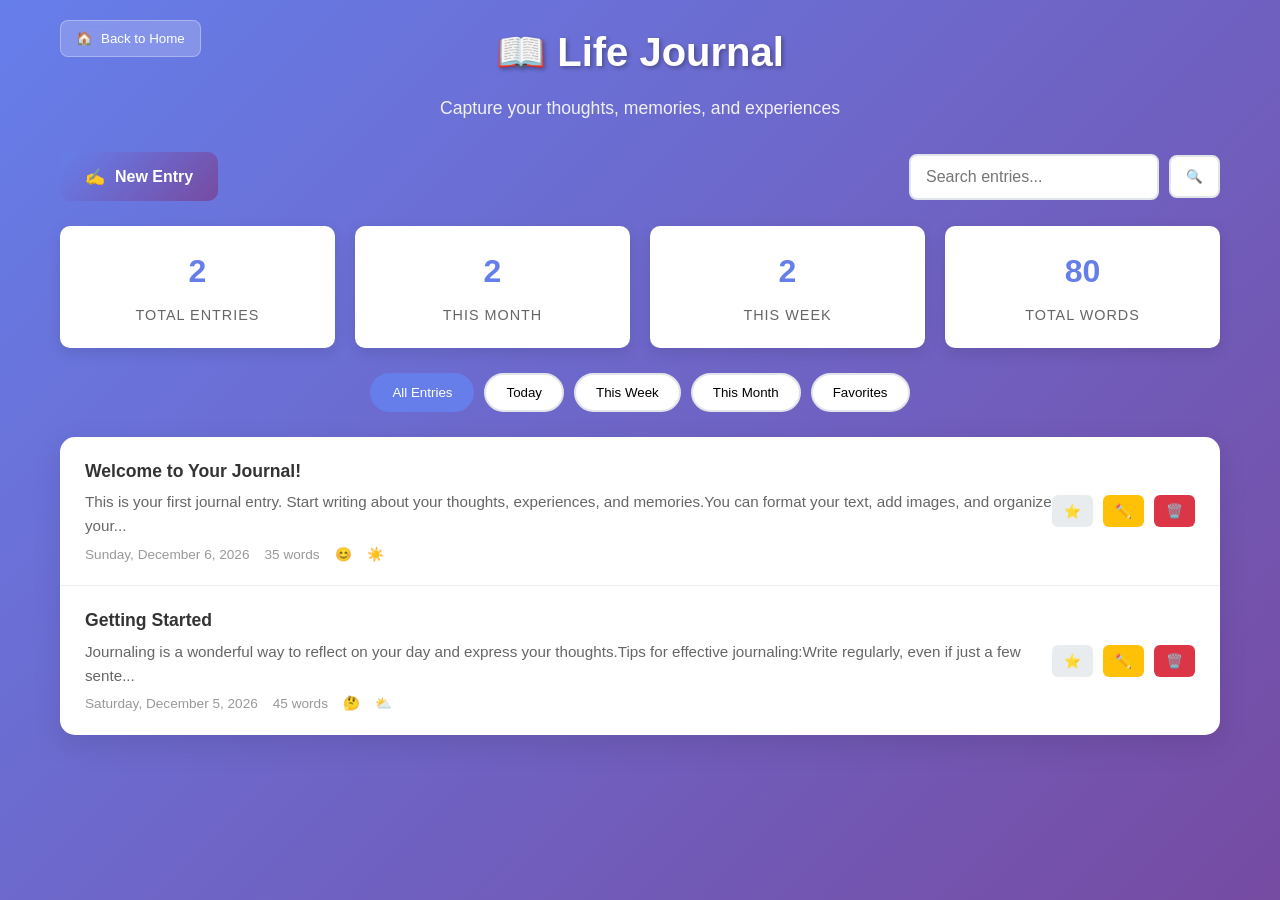
==== journal.html @ 82eb1f70 "Added files for the project" ====
<!DOCTYPE html>
<html lang="en">
<head>
    <meta charset="UTF-8">
    <meta name="viewport" content="width=device-width, initial-scale=1.0">
    <title>Life Journal</title>
    <link rel="stylesheet" href="journalstyles.css">
</head>
<body>
    <div class="container">
        <header>
            <div class="header-nav">
                <button class="back-home-btn" onclick="window.location.href='home.html'">
                    <span class="btn-icon">🏠</span>
                    Back to Home
                </button>
            </div>
            <h1>📖 Life Journal</h1>
            <p>Capture your thoughts, memories, and experiences</p>
        </header>
        
        <div class="journal-controls">
            <button id="newEntryBtn" class="new-entry-btn">
                <span class="btn-icon">✍️</span>
                New Entry
            </button>
            <div class="search-section">
                <input type="text" id="searchInput" placeholder="Search entries..." maxlength="50">
                <button id="searchBtn" class="search-btn">🔍</button>
            </div>
        </div>
        
        <div class="journal-stats">
            <div class="stat-item">
                <span class="stat-number" id="totalEntries">0</span>
                <span class="stat-label">Total Entries</span>
            </div>
            <div class="stat-item">
                <span class="stat-number" id="thisMonth">0</span>
                <span class="stat-label">This Month</span>
            </div>
            <div class="stat-item">
                <span class="stat-number" id="thisWeek">0</span>
                <span class="stat-label">This Week</span>
            </div>
            <div class="stat-item">
                <span class="stat-number" id="totalWords">0</span>
                <span class="stat-label">Total Words</span>
            </div>
        </div>
        
        <div class="filter-section">
            <button class="filter-btn active" data-filter="all">All Entries</button>
            <button class="filter-btn" data-filter="today">Today</button>
            <button class="filter-btn" data-filter="week">This Week</button>
            <button class="filter-btn" data-filter="month">This Month</button>
            <button class="filter-btn" data-filter="favorites">Favorites</button>
        </div>
        
        <div class="journal-entries">
            <div id="entriesList" class="entries-list">
                <!-- Journal entries will be dynamically added here -->
            </div>
            
            <div id="emptyState" class="empty-state">
                <div class="empty-icon">📝</div>
                <h3>No journal entries yet</h3>
                <p>Start your journaling journey by creating your first entry!</p>
                <button class="start-journal-btn" onclick="window.location.href='journaleditor.html'">
                    <span class="btn-icon">✍️</span>
                    Start Writing
                </button>
            </div>
        </div>
    </div>
    
    <!-- Entry Preview Modal -->
    <div id="previewModal" class="modal">
        <div class="modal-content">
            <span class="close">&times;</span>
            <div id="modalContent">
                <!-- Modal content will be dynamically added here -->
            </div>
        </div>
    </div>
    
    <!-- Delete Confirmation Modal -->
    <div id="deleteModal" class="modal">
        <div class="modal-content small">
            <h3>Delete Entry</h3>
            <p>Are you sure you want to delete this journal entry? This action cannot be undone.</p>
            <div class="modal-actions">
                <button id="confirmDelete" class="btn-danger">Delete</button>
                <button id="cancelDelete" class="btn-secondary">Cancel</button>
            </div>
        </div>
    </div>
    
    <script src="journalscript.js"></script>
</body>
</html>
---- journalstyles.css ----
/* Reset and base styles */
* {
    margin: 0;
    padding: 0;
    box-sizing: border-box;
}

body {
    font-family: 'Segoe UI', Tahoma, Geneva, Verdana, sans-serif;
    background: linear-gradient(135deg, #667eea 0%, #764ba2 100%);
    min-height: 100vh;
    color: #333;
    line-height: 1.6;
}

/* Main Journal Page Styles */
.container {
    max-width: 1200px;
    margin: 0 auto;
    padding: 20px;
    min-height: 100vh;
}

header {
    text-align: center;
    margin-bottom: 30px;
    color: white;
    position: relative;
}

.header-nav {
    position: absolute;
    top: 0;
    left: 0;
}

.back-home-btn {
    padding: 10px 15px;
    background: rgba(255, 255, 255, 0.2);
    color: white;
    border: 1px solid rgba(255, 255, 255, 0.3);
    border-radius: 8px;
    cursor: pointer;
    transition: all 0.3s ease;
    font-weight: 500;
    display: flex;
    align-items: center;
    gap: 8px;
    backdrop-filter: blur(10px);
}

.back-home-btn:hover {
    background: rgba(255, 255, 255, 0.3);
    transform: translateY(-2px);
    box-shadow: 0 5px 15px rgba(0,0,0,0.2);
}

header h1 {
    font-size: 2.5rem;
    margin-bottom: 10px;
    text-shadow: 2px 2px 4px rgba(0,0,0,0.3);
}

header p {
    font-size: 1.1rem;
    opacity: 0.9;
}

/* Journal Controls */
.journal-controls {
    display: flex;
    justify-content: space-between;
    align-items: center;
    margin-bottom: 25px;
    flex-wrap: wrap;
    gap: 15px;
}

.new-entry-btn {
    padding: 15px 25px;
    background: linear-gradient(135deg, #667eea 0%, #764ba2 100%);
    color: white;
    border: none;
    border-radius: 10px;
    font-size: 1rem;
    font-weight: 600;
    cursor: pointer;
    transition: all 0.3s ease;
    display: flex;
    align-items: center;
    gap: 10px;
}

.new-entry-btn:hover {
    transform: translateY(-2px);
    box-shadow: 0 5px 15px rgba(102, 126, 234, 0.4);
}

.search-section {
    display: flex;
    gap: 10px;
    align-items: center;
}

#searchInput {
    padding: 12px 15px;
    border: 2px solid #e1e5e9;
    border-radius: 8px;
    font-size: 1rem;
    width: 250px;
    transition: all 0.3s ease;
    outline: none;
}

#searchInput:focus {
    border-color: #667eea;
    box-shadow: 0 0 0 3px rgba(102, 126, 234, 0.1);
}

.search-btn {
    padding: 12px 15px;
    background: white;
    border: 2px solid #e1e5e9;
    border-radius: 8px;
    cursor: pointer;
    transition: all 0.3s ease;
}

.search-btn:hover {
    border-color: #667eea;
    background: #f8f9fa;
}

/* Journal Stats */
.journal-stats {
    display: grid;
    grid-template-columns: repeat(auto-fit, minmax(150px, 1fr));
    gap: 20px;
    margin-bottom: 25px;
}

.stat-item {
    background: white;
    padding: 20px;
    border-radius: 10px;
    text-align: center;
    box-shadow: 0 5px 15px rgba(0,0,0,0.1);
    transition: transform 0.3s ease;
}

.stat-item:hover {
    transform: translateY(-2px);
}

.stat-number {
    display: block;
    font-size: 2rem;
    font-weight: bold;
    color: #667eea;
    margin-bottom: 5px;
}

.stat-label {
    font-size: 0.9rem;
    color: #666;
    text-transform: uppercase;
    letter-spacing: 1px;
}

/* Filter Section */
.filter-section {
    display: flex;
    gap: 10px;
    margin-bottom: 25px;
    justify-content: center;
    flex-wrap: wrap;
}

.filter-btn {
    padding: 10px 20px;
    background: white;
    border: 2px solid #e1e5e9;
    border-radius: 25px;
    cursor: pointer;
    transition: all 0.3s ease;
    font-weight: 500;
}

.filter-btn:hover {
    border-color: #667eea;
    color: #667eea;
}

.filter-btn.active {
    background: #667eea;
    color: white;
    border-color: #667eea;
}

/* Journal Entries */
.journal-entries {
    background: white;
    border-radius: 15px;
    box-shadow: 0 10px 30px rgba(0,0,0,0.1);
    overflow: hidden;
}

.entries-list {
    max-height: 600px;
    overflow-y: auto;
}

.journal-entry {
    display: flex;
    align-items: center;
    padding: 20px 25px;
    border-bottom: 1px solid #f0f0f0;
    transition: all 0.3s ease;
    cursor: pointer;
}

.journal-entry:hover {
    background: #f8f9fa;
}

.journal-entry:last-child {
    border-bottom: none;
}

.entry-preview {
    flex: 1;
}

.entry-title {
    font-weight: 600;
    color: #333;
    margin-bottom: 5px;
    font-size: 1.1rem;
}

.entry-excerpt {
    color: #666;
    font-size: 0.95rem;
    margin-bottom: 5px;
    display: -webkit-box;
    -webkit-line-clamp: 2;
    -webkit-box-orient: vertical;
    overflow: hidden;
}

.entry-meta {
    display: flex;
    gap: 15px;
    font-size: 0.85rem;
    color: #999;
}

.entry-actions {
    display: flex;
    gap: 10px;
}

.action-btn {
    padding: 8px 12px;
    border: none;
    border-radius: 6px;
    cursor: pointer;
    font-size: 0.85rem;
    transition: all 0.3s ease;
}

.edit-btn {
    background: #ffc107;
    color: white;
}

.edit-btn:hover {
    background: #e0a800;
}

.delete-btn {
    background: #dc3545;
    color: white;
}

.delete-btn:hover {
    background: #c82333;
}

.favorite-btn {
    background: #e9ecef;
    color: #666;
}

.favorite-btn:hover {
    background: #dee2e6;
}

.favorite-btn.favorited {
    background: #ffc107;
    color: white;
}

/* Empty State */
.empty-state {
    text-align: center;
    padding: 60px 30px;
    color: #666;
}

.empty-icon {
    font-size: 4rem;
    margin-bottom: 20px;
}

.empty-state h3 {
    font-size: 1.5rem;
    margin-bottom: 10px;
    color: #333;
}

.empty-state p {
    font-size: 1rem;
    opacity: 0.8;
    margin-bottom: 20px;
}

.start-journal-btn {
    padding: 15px 25px;
    background: linear-gradient(135deg, #667eea 0%, #764ba2 100%);
    color: white;
    border: none;
    border-radius: 10px;
    font-size: 1rem;
    font-weight: 600;
    cursor: pointer;
    transition: all 0.3s ease;
    display: inline-flex;
    align-items: center;
    gap: 10px;
}

.start-journal-btn:hover {
    transform: translateY(-2px);
    box-shadow: 0 5px 15px rgba(102, 126, 234, 0.4);
}

/* Editor Styles */
.editor-container {
    min-height: 100vh;
    display: flex;
    flex-direction: column;
    background: #f8f9fa;
}

.editor-header {
    background: white;
    border-bottom: 1px solid #e1e5e9;
    padding: 15px 20px;
    box-shadow: 0 2px 10px rgba(0,0,0,0.1);
}

.editor-nav {
    display: flex;
    justify-content: space-between;
    align-items: center;
    max-width: 1400px;
    margin: 0 auto;
}

.back-btn {
    padding: 10px 15px;
    background: #6c757d;
    color: white;
    border: none;
    border-radius: 8px;
    cursor: pointer;
    transition: all 0.3s ease;
    display: flex;
    align-items: center;
    gap: 8px;
}

.back-btn:hover {
    background: #5a6268;
}

.editor-title input {
    font-size: 1.5rem;
    font-weight: 600;
    border: none;
    background: transparent;
    color: #333;
    outline: none;
    min-width: 300px;
    text-align: center;
}

.editor-actions {
    display: flex;
    gap: 10px;
}

.save-btn, .preview-btn {
    padding: 10px 20px;
    border: none;
    border-radius: 8px;
    cursor: pointer;
    font-weight: 600;
    transition: all 0.3s ease;
    display: flex;
    align-items: center;
    gap: 8px;
}

.save-btn {
    background: #28a745;
    color: white;
}

.save-btn:hover {
    background: #218838;
}

.preview-btn {
    background: #17a2b8;
    color: white;
}

.preview-btn:hover {
    background: #138496;
}

/* Editor Toolbar */
.editor-toolbar {
    background: white;
    border-bottom: 1px solid #e1e5e9;
    padding: 15px 20px;
    display: flex;
    align-items: center;
    gap: 15px;
    flex-wrap: wrap;
    max-width: 1400px;
    margin: 0 auto;
    width: 100%;
}

.toolbar-group {
    display: flex;
    gap: 5px;
    align-items: center;
}

.toolbar-btn {
    padding: 8px 12px;
    border: 1px solid #e1e5e9;
    background: white;
    border-radius: 6px;
    cursor: pointer;
    transition: all 0.3s ease;
    font-size: 0.9rem;
}

.toolbar-btn:hover {
    background: #f8f9fa;
    border-color: #667eea;
}

.toolbar-btn.active {
    background: #667eea;
    color: white;
    border-color: #667eea;
}

.toolbar-separator {
    width: 1px;
    height: 30px;
    background: #e1e5e9;
}

.font-size-select, .font-family-select {
    padding: 6px 8px;
    border: 1px solid #e1e5e9;
    border-radius: 6px;
    background: white;
    cursor: pointer;
}

.color-picker {
    width: 30px;
    height: 30px;
    border: 1px solid #e1e5e9;
    border-radius: 6px;
    cursor: pointer;
    background: none;
}

/* Editor Content */
.editor-content {
    flex: 1;
    display: flex;
    max-width: 1400px;
    margin: 0 auto;
    width: 100%;
    gap: 20px;
    padding: 20px;
}

.editor-wrapper {
    flex: 1;
    background: white;
    border-radius: 10px;
    box-shadow: 0 5px 15px rgba(0,0,0,0.1);
    overflow: hidden;
}

.rich-editor {
    min-height: 500px;
    padding: 30px;
    font-size: 16px;
    line-height: 1.8;
    outline: none;
    border: none;
    font-family: 'Georgia', serif;
}

.rich-editor:empty:before {
    content: attr(data-placeholder);
    color: #999;
    font-style: italic;
}

.rich-editor img {
    max-width: 100%;
    height: auto;
    border-radius: 8px;
    margin: 10px 0;
    box-shadow: 0 2px 10px rgba(0,0,0,0.1);
}

/* Editor Sidebar */
.editor-sidebar {
    width: 300px;
    background: white;
    border-radius: 10px;
    box-shadow: 0 5px 15px rgba(0,0,0,0.1);
    padding: 20px;
    height: fit-content;
}

.sidebar-section {
    margin-bottom: 25px;
}

.sidebar-section h3 {
    font-size: 1.1rem;
    margin-bottom: 15px;
    color: #333;
    border-bottom: 2px solid #f0f0f0;
    padding-bottom: 8px;
}

.info-item {
    display: flex;
    justify-content: space-between;
    align-items: center;
    margin-bottom: 10px;
    font-size: 0.9rem;
}

.info-item label {
    font-weight: 500;
    color: #666;
}

.date-input {
    padding: 5px 8px;
    border: 1px solid #e1e5e9;
    border-radius: 4px;
    font-size: 0.9rem;
}

.sidebar-btn {
    width: 100%;
    padding: 10px 15px;
    margin-bottom: 10px;
    background: #f8f9fa;
    border: 1px solid #e1e5e9;
    border-radius: 6px;
    cursor: pointer;
    transition: all 0.3s ease;
    display: flex;
    align-items: center;
    gap: 8px;
    font-size: 0.9rem;
}

.sidebar-btn:hover {
    background: #e9ecef;
    border-color: #667eea;
}

/* Theme Grid */
.theme-grid {
    display: grid;
    grid-template-columns: repeat(3, 1fr);
    gap: 10px;
}

.theme-btn {
    padding: 8px;
    border: 2px solid #e1e5e9;
    border-radius: 8px;
    cursor: pointer;
    transition: all 0.3s ease;
    background: white;
}

.theme-btn:hover {
    border-color: #667eea;
}

.theme-btn.active {
    border-color: #667eea;
    box-shadow: 0 0 0 2px rgba(102, 126, 234, 0.2);
}

.theme-preview {
    width: 100%;
    height: 30px;
    border-radius: 4px;
}

.theme-preview.default {
    background: linear-gradient(135deg, #ffffff 0%, #f8f9fa 100%);
}

.theme-preview.paper {
    background: linear-gradient(135deg, #f5f5dc 0%, #f0f0e6 100%);
}

.theme-preview.night {
    background: linear-gradient(135deg, #2c3e50 0%, #34495e 100%);
}

.theme-preview.sunset {
    background: linear-gradient(135deg, #ff7e5f 0%, #feb47b 100%);
}

.theme-preview.ocean {
    background: linear-gradient(135deg, #667eea 0%, #764ba2 100%);
}

.theme-preview.forest {
    background: linear-gradient(135deg, #56ab2f 0%, #a8e6cf 100%);
}

/* Editor Footer */
.editor-footer {
    background: white;
    border-top: 1px solid #e1e5e9;
    padding: 15px 20px;
    display: flex;
    justify-content: space-between;
    align-items: center;
    flex-wrap: wrap;
    gap: 15px;
}

.footer-info {
    display: flex;
    align-items: center;
    gap: 10px;
    font-size: 0.9rem;
    color: #666;
}

.separator {
    color: #ccc;
}

.footer-actions {
    display: flex;
    gap: 10px;
}

.draft-btn, .publish-btn {
    padding: 10px 20px;
    border: none;
    border-radius: 8px;
    cursor: pointer;
    font-weight: 600;
    transition: all 0.3s ease;
}

.draft-btn {
    background: #6c757d;
    color: white;
}

.draft-btn:hover {
    background: #5a6268;
}

.publish-btn {
    background: #28a745;
    color: white;
}

.publish-btn:hover {
    background: #218838;
}

/* Modal Styles */
.modal {
    display: none;
    position: fixed;
    z-index: 1000;
    left: 0;
    top: 0;
    width: 100%;
    height: 100%;
    background-color: rgba(0,0,0,0.5);
    animation: fadeIn 0.3s ease;
}

.modal-content {
    background-color: white;
    margin: 5% auto;
    padding: 30px;
    border-radius: 15px;
    width: 90%;
    max-width: 600px;
    position: relative;
    animation: slideIn 0.3s ease;
    max-height: 80vh;
    overflow-y: auto;
}

.modal-content.small {
    max-width: 400px;
}

.close {
    position: absolute;
    right: 20px;
    top: 20px;
    font-size: 2rem;
    cursor: pointer;
    color: #999;
    transition: color 0.3s ease;
}

.close:hover {
    color: #333;
}

.modal-actions {
    display: flex;
    gap: 15px;
    justify-content: flex-end;
    margin-top: 20px;
}

.btn-danger {
    padding: 10px 20px;
    background: #dc3545;
    color: white;
    border: none;
    border-radius: 8px;
    cursor: pointer;
    font-weight: 600;
}

.btn-danger:hover {
    background: #c82333;
}

.btn-secondary {
    padding: 10px 20px;
    background: #6c757d;
    color: white;
    border: none;
    border-radius: 8px;
    cursor: pointer;
    font-weight: 600;
}

.btn-secondary:hover {
    background: #5a6268;
}

/* Mood and Weather Modals */
.mood-grid, .weather-grid {
    display: grid;
    grid-template-columns: repeat(auto-fit, minmax(120px, 1fr));
    gap: 15px;
    margin-top: 20px;
}

.mood-btn, .weather-btn {
    padding: 15px;
    border: 2px solid #e1e5e9;
    border-radius: 10px;
    background: white;
    cursor: pointer;
    transition: all 0.3s ease;
    text-align: center;
    font-size: 0.9rem;
}

.mood-btn:hover, .weather-btn:hover {
    border-color: #667eea;
    background: #f8f9fa;
}

.location-form {
    margin-top: 20px;
}

.location-form input {
    width: 100%;
    padding: 12px 15px;
    border: 2px solid #e1e5e9;
    border-radius: 8px;
    font-size: 1rem;
    margin-bottom: 15px;
    outline: none;
}

.location-form input:focus {
    border-color: #667eea;
    box-shadow: 0 0 0 3px rgba(102, 126, 234, 0.1);
}

.confirm-btn {
    width: 100%;
    padding: 12px;
    background: #28a745;
    color: white;
    border: none;
    border-radius: 8px;
    cursor: pointer;
    font-weight: 600;
    transition: all 0.3s ease;
}

.confirm-btn:hover {
    background: #218838;
}

/* Animations */
@keyframes fadeIn {
    from { opacity: 0; }
    to { opacity: 1; }
}

@keyframes slideIn {
    from { transform: translateY(-50px); opacity: 0; }
    to { transform: translateY(0); opacity: 1; }
}

/* Responsive Design */
@media (max-width: 768px) {
    .container {
        padding: 15px;
    }
    
    header h1 {
        font-size: 2rem;
    }
    
    .journal-controls {
        flex-direction: column;
        align-items: stretch;
    }
    
    #searchInput {
        width: 100%;
    }
    
    .journal-stats {
        grid-template-columns: repeat(2, 1fr);
        gap: 15px;
    }
    
    .filter-section {
        justify-content: flex-start;
        overflow-x: auto;
        padding-bottom: 10px;
    }
    
    .journal-entry {
        flex-direction: column;
        align-items: flex-start;
        gap: 15px;
    }
    
    .entry-actions {
        align-self: flex-end;
    }
    
    .editor-nav {
        flex-direction: column;
        gap: 15px;
        align-items: stretch;
    }
    
    .editor-title input {
        min-width: auto;
        width: 100%;
    }
    
    .editor-toolbar {
        flex-direction: column;
        align-items: stretch;
    }
    
    .toolbar-group {
        justify-content: center;
    }
    
    .editor-content {
        flex-direction: column;
    }
    
    .editor-sidebar {
        width: 100%;
    }
    
    .theme-grid {
        grid-template-columns: repeat(6, 1fr);
    }
    
    .editor-footer {
        flex-direction: column;
        align-items: stretch;
    }
    
    .footer-actions {
        justify-content: center;
    }
}

@media (max-width: 480px) {
    header h1 {
        font-size: 1.8rem;
    }
    
    .journal-stats {
        grid-template-columns: 1fr;
    }
    
    .rich-editor {
        padding: 20px;
        font-size: 14px;
    }
    
    .mood-grid, .weather-grid {
        grid-template-columns: repeat(2, 1fr);
    }
    
    .theme-grid {
        grid-template-columns: repeat(3, 1fr);
    }
}

/* Scrollbar Styling */
.entries-list::-webkit-scrollbar,
.modal-content::-webkit-scrollbar {
    width: 6px;
}

.entries-list::-webkit-scrollbar-track,
.modal-content::-webkit-scrollbar-track {
    background: #f1f1f1;
}

.entries-list::-webkit-scrollbar-thumb,
.modal-content::-webkit-scrollbar-thumb {
    background: #667eea;
    border-radius: 3px;
}

.entries-list::-webkit-scrollbar-thumb:hover,
.modal-content::-webkit-scrollbar-thumb:hover {
    background: #5a6fd8;
}

/* Theme-specific styles for the editor */
.rich-editor.theme-default {
    background: linear-gradient(135deg, #ffffff 0%, #f8f9fa 100%) !important;
    color: #333 !important;
}

.rich-editor.theme-paper {
    background: linear-gradient(135deg, #f5f5dc 0%, #f0f0e6 100%) !important;
    color: #2c3e50 !important;
}

.rich-editor.theme-night {
    background: linear-gradient(135deg, #2c3e50 0%, #34495e 100%) !important;
    color: #ecf0f1 !important;
}

.rich-editor.theme-sunset {
    background: linear-gradient(135deg, #ff7e5f 0%, #feb47b 100%) !important;
    color: #2c3e50 !important;
}

.rich-editor.theme-ocean {
    background: linear-gradient(135deg, #667eea 0%, #764ba2 100%) !important;
    color: white !important;
}

.rich-editor.theme-forest {
    background: linear-gradient(135deg, #56ab2f 0%, #a8e6cf 100%) !important;
    color: #2c3e50 !important;
}

/* Preview Modal Styles */
.preview-content h2 {
    color: #333;
    margin-bottom: 15px;
    font-size: 1.8rem;
}

.preview-meta {
    display: flex;
    gap: 15px;
    margin-bottom: 20px;
    font-size: 0.9rem;
    color: #666;
    flex-wrap: wrap;
}

.preview-text {
    margin-bottom: 20px;
    line-height: 1.8;
}

.preview-stats {
    display: flex;
    gap: 15px;
    font-size: 0.85rem;
    color: #999;
    border-top: 1px solid #f0f0f0;
    padding-top: 15px;
}

.draft-badge {
    background: #ffc107;
    color: white;
    padding: 2px 8px;
    border-radius: 12px;
    font-size: 0.75rem;
    font-weight: 500;
}

/* Loading Animation */
.loading {
    display: inline-block;
    width: 20px;
    height: 20px;
    border: 3px solid #f3f3f3;
    border-top: 3px solid #667eea;
    border-radius: 50%;
    animation: spin 1s linear infinite;
}

@keyframes spin {
    0% { transform: rotate(0deg); }
    100% { transform: rotate(360deg); }
}
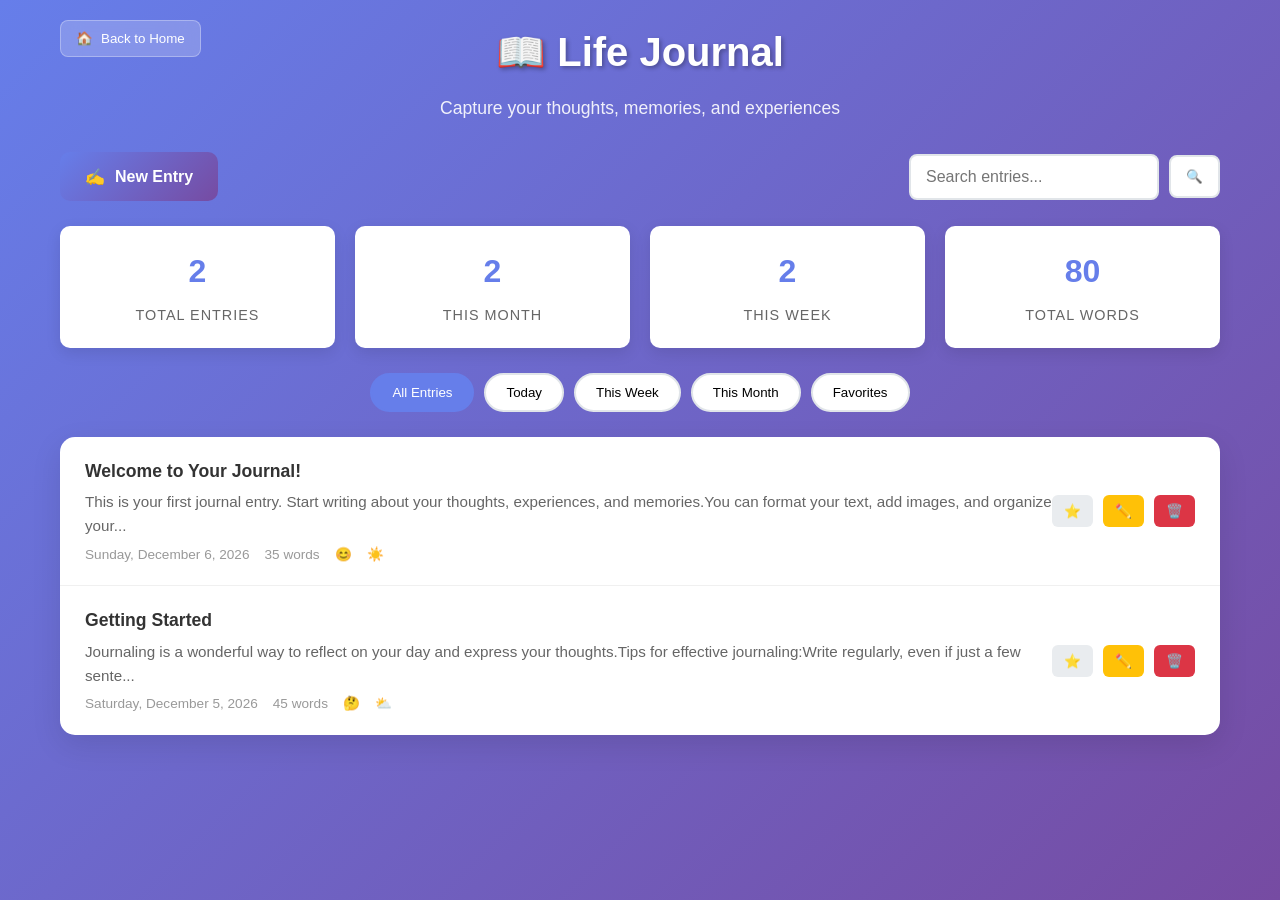
==== commit a7fb18dd: "Updated the back button in all three apps to navigate to 'index.html' instead of 'home.html'. Also u" ====
--- a/journal.html
+++ b/journal.html
@@ -10,7 +10,7 @@
     <div class="container">
         <header>
             <div class="header-nav">
-                <button class="back-home-btn" onclick="window.location.href='home.html'">
+                <button class="back-home-btn" onclick="window.location.href='index.html'">
                     <span class="btn-icon">🏠</span>
                     Back to Home
                 </button>
